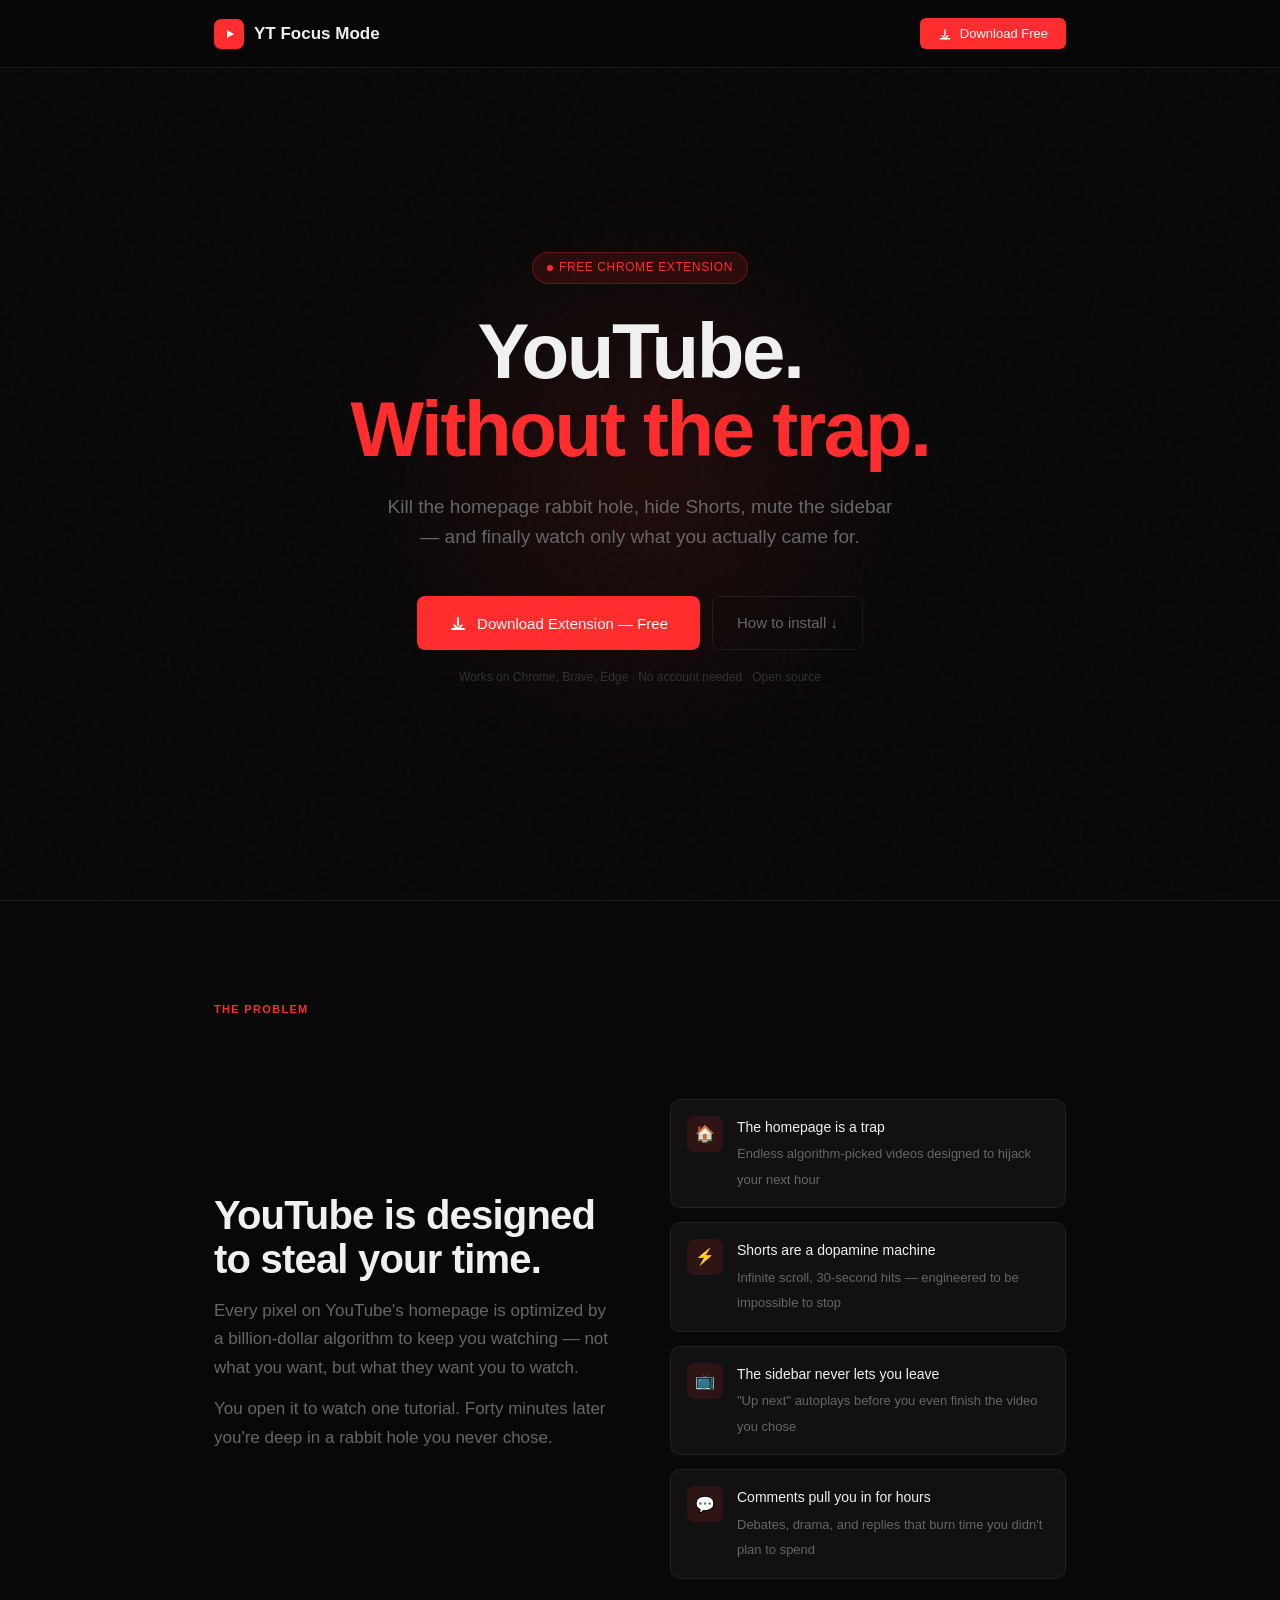
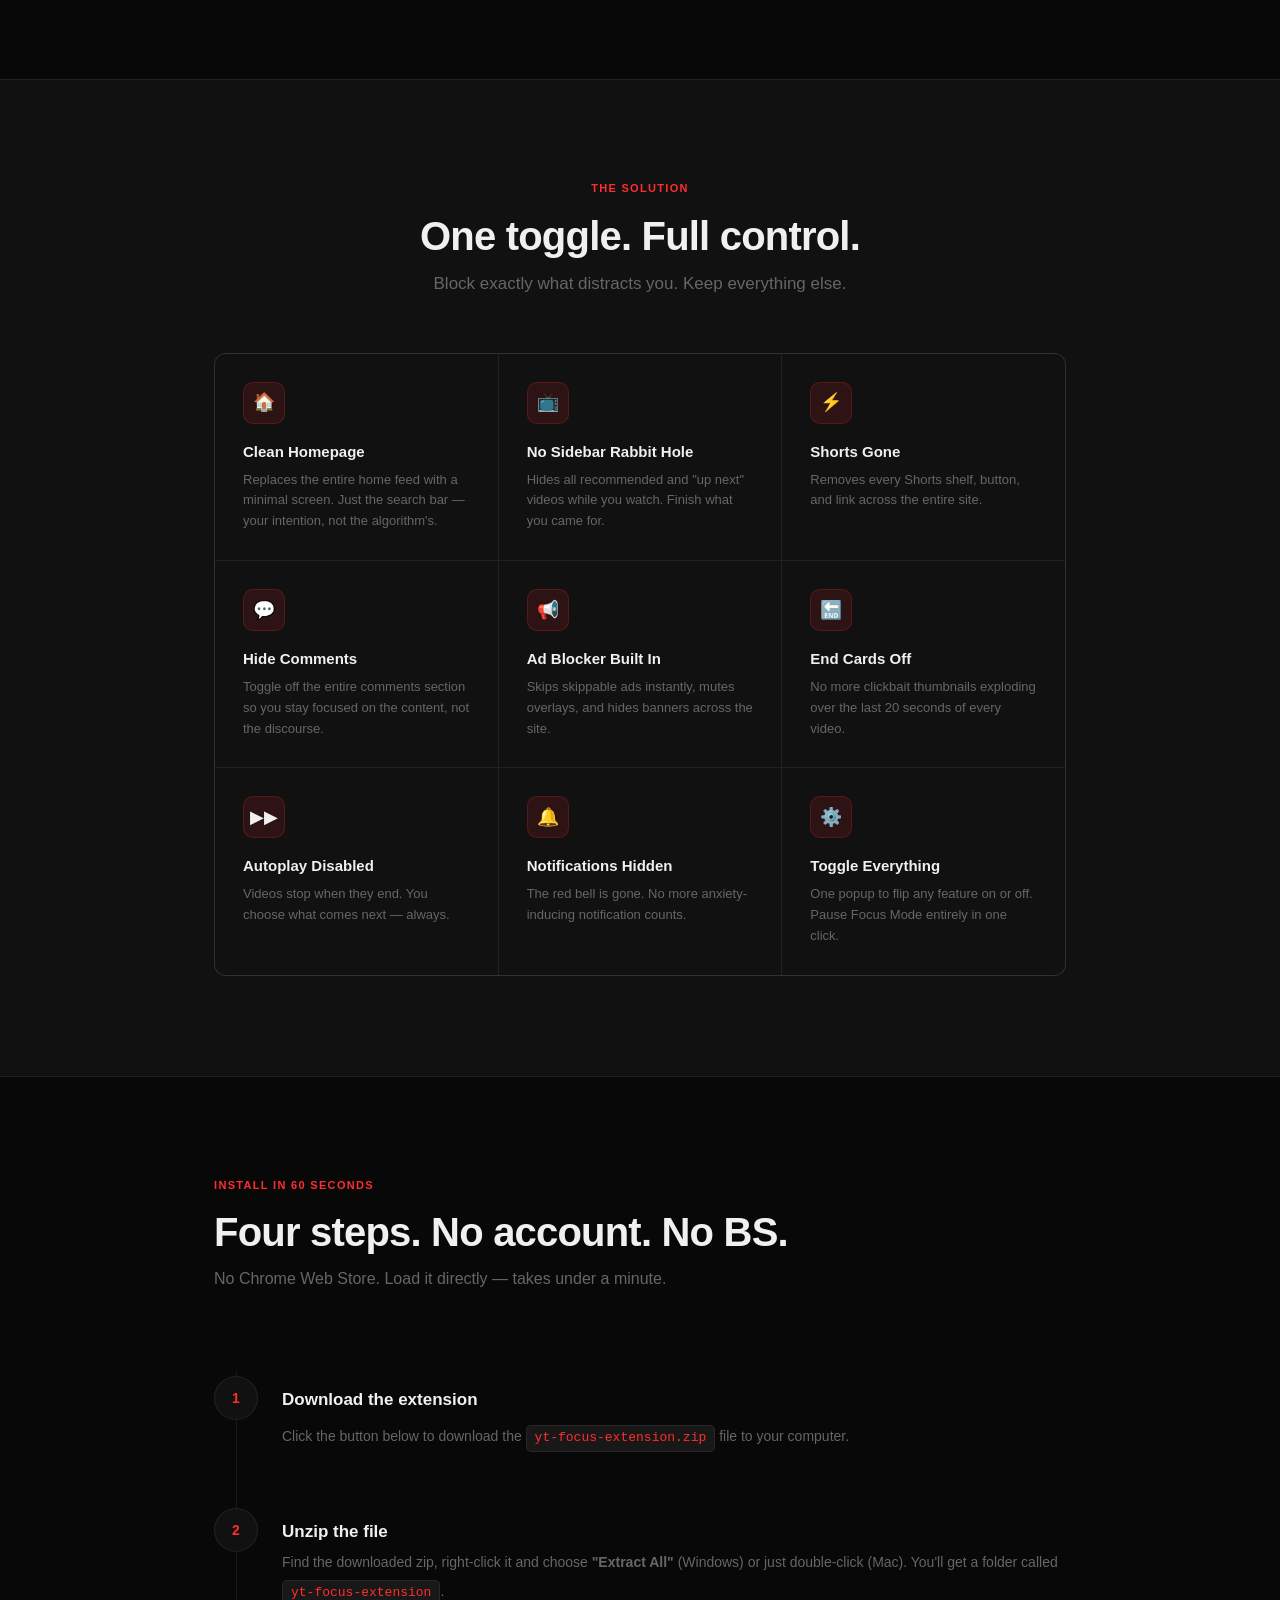
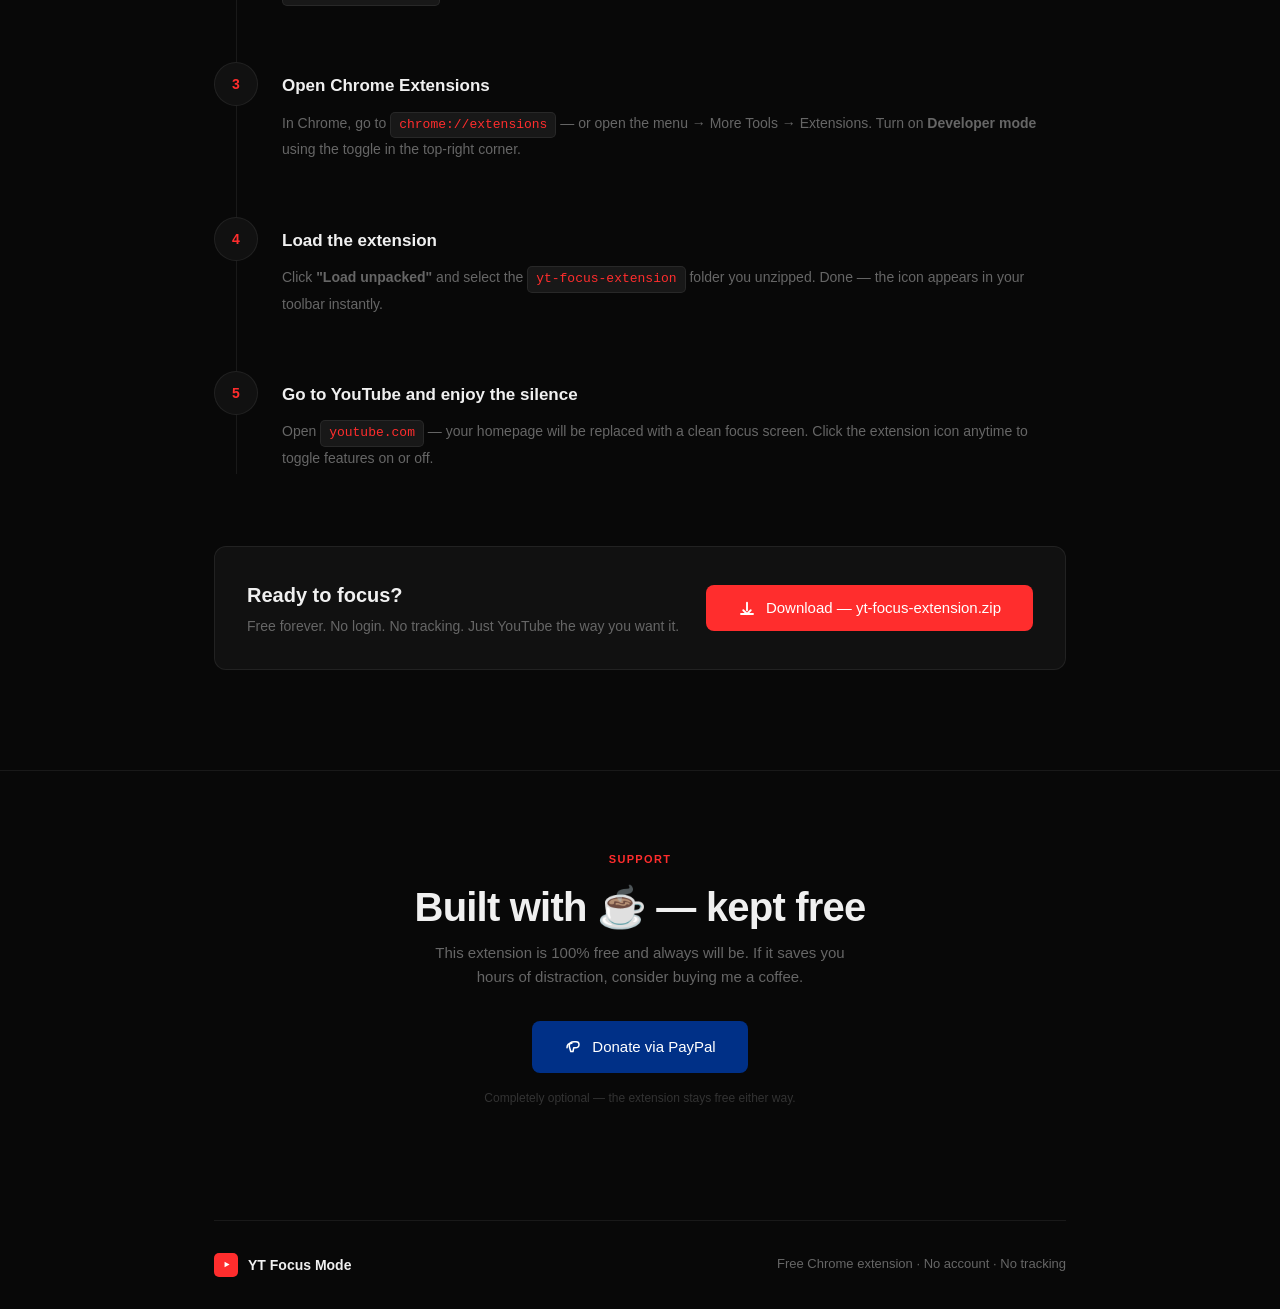
==== index.html @ 18d2643d "Beta Version" ====
<!DOCTYPE html>
<html lang="en">
<head>
<meta charset="UTF-8">
<meta name="viewport" content="width=device-width, initial-scale=1.0">
<title>YT Focus Mode — Take Back Your Attention</title>
<link rel="preconnect" href="https://fonts.googleapis.com">
<link rel="preconnect" href="https://fonts.gstatic.com" crossorigin>
<style>
:root {
  --red: #ff2d2d;
  --red-dim: rgba(255,45,45,0.12);
  --red-glow: rgba(255,45,45,0.25);
  --bg: #080808;
  --bg2: #111;
  --bg3: #181818;
  --border: rgba(255,255,255,0.07);
  --text: #f0f0f0;
  --muted: #666;
  --paypal: #003087;
}

*, *::before, *::after { box-sizing: border-box; margin: 0; padding: 0; }

html { scroll-behavior: smooth; }

body {
  background: var(--bg);
  color: var(--text);
  font-family: 'DM Sans', sans-serif;
  font-size: 16px;
  line-height: 1.6;
  overflow-x: hidden;
}

/* ── NOISE OVERLAY ── */
body::before {
  content: '';
  position: fixed;
  inset: 0;
  background-image: url("data:image/svg+xml,%3Csvg viewBox='0 0 200 200' xmlns='http://www.w3.org/2000/svg'%3E%3Cfilter id='n'%3E%3CfeTurbulence type='fractalNoise' baseFrequency='0.75' numOctaves='4' stitchTiles='stitch'/%3E%3C/filter%3E%3Crect width='100%25' height='100%25' filter='url(%23n)' opacity='1'/%3E%3C/svg%3E");
  opacity: 0.025;
  pointer-events: none;
  z-index: 0;
}

/* ── LAYOUT ── */
.container { max-width: 900px; margin: 0 auto; padding: 0 24px; position: relative; z-index: 1; }

/* ── NAV ── */
nav {
  position: fixed; top: 0; left: 0; right: 0; z-index: 100;
  padding: 18px 0;
  background: rgba(8,8,8,0.85);
  backdrop-filter: blur(12px);
  border-bottom: 1px solid var(--border);
}
.nav-inner {
  max-width: 900px; margin: 0 auto; padding: 0 24px;
  display: flex; align-items: center; justify-content: space-between;
}
.nav-logo {
  display: flex; align-items: center; gap: 10px;
  font-family: 'Syne', sans-serif; font-weight: 800; font-size: 17px;
  text-decoration: none; color: var(--text);
}
.nav-logo-icon {
  width: 30px; height: 30px;
  background: var(--red);
  border-radius: 7px;
  display: flex; align-items: center; justify-content: center;
  flex-shrink: 0;
}
.nav-logo-icon svg { display: block; }
.nav-dl {
  display: flex; align-items: center; gap: 8px;
  background: var(--red); color: #fff;
  padding: 8px 18px; border-radius: 6px;
  font-size: 13px; font-weight: 500;
  text-decoration: none;
  transition: opacity 0.15s;
  cursor: pointer; border: none;
}
.nav-dl:hover { opacity: 0.85; }

/* ── HERO ── */
.hero {
  min-height: 100vh;
  display: flex; flex-direction: column; align-items: center; justify-content: center;
  text-align: center;
  padding: 120px 24px 80px;
  position: relative;
}
.hero-glow {
  position: absolute;
  top: 20%; left: 50%; transform: translateX(-50%);
  width: 600px; height: 600px;
  background: radial-gradient(circle, rgba(255,45,45,0.1) 0%, transparent 70%);
  pointer-events: none;
}
.hero-badge {
  display: inline-flex; align-items: center; gap: 6px;
  background: var(--red-dim);
  border: 1px solid rgba(255,45,45,0.3);
  border-radius: 20px; padding: 5px 14px;
  font-size: 12px; font-weight: 500; color: var(--red);
  letter-spacing: 0.05em; text-transform: uppercase;
  margin-bottom: 28px;
  animation: fadeUp 0.6s ease both;
}
.hero-badge span { width: 6px; height: 6px; border-radius: 50%; background: var(--red); display: inline-block; animation: pulse 2s infinite; }

@keyframes pulse { 0%,100%{opacity:1} 50%{opacity:0.3} }

h1 {
  font-family: 'Syne', sans-serif;
  font-size: clamp(42px, 8vw, 78px);
  font-weight: 800; line-height: 1.0;
  letter-spacing: -0.03em;
  margin-bottom: 24px;
  animation: fadeUp 0.6s ease 0.1s both;
}
h1 .accent { color: var(--red); display: block; }

.hero-sub {
  font-size: clamp(16px, 2.5vw, 19px);
  color: var(--muted);
  max-width: 520px;
  font-weight: 300;
  margin-bottom: 44px;
  animation: fadeUp 0.6s ease 0.2s both;
}

.hero-cta {
  display: flex; flex-wrap: wrap; gap: 12px; justify-content: center;
  animation: fadeUp 0.6s ease 0.3s both;
}

.btn-primary {
  display: inline-flex; align-items: center; gap: 10px;
  background: var(--red); color: #fff;
  padding: 14px 32px; border-radius: 8px;
  font-size: 15px; font-weight: 500;
  text-decoration: none; border: none; cursor: pointer;
  transition: transform 0.15s, box-shadow 0.15s;
  box-shadow: 0 0 0 0 var(--red-glow);
}
.btn-primary:hover {
  transform: translateY(-2px);
  box-shadow: 0 8px 30px var(--red-glow);
}
.btn-primary svg { flex-shrink: 0; }

.btn-secondary {
  display: inline-flex; align-items: center; gap: 8px;
  background: transparent; color: var(--muted);
  padding: 14px 24px; border-radius: 8px;
  font-size: 15px; text-decoration: none;
  border: 1px solid var(--border);
  transition: color 0.15s, border-color 0.15s;
}
.btn-secondary:hover { color: var(--text); border-color: rgba(255,255,255,0.2); }

.hero-note { margin-top: 18px; font-size: 12px; color: #333; animation: fadeUp 0.6s ease 0.4s both; }

/* ── DIVIDER ── */
.section-divider {
  height: 1px; background: var(--border); margin: 0;
}

/* ── PROBLEM SECTION ── */
.problem {
  padding: 100px 0;
}
.label {
  font-family: 'Syne', sans-serif;
  font-size: 11px; font-weight: 700;
  letter-spacing: 0.12em; text-transform: uppercase;
  color: var(--red); margin-bottom: 16px;
}
.problem-grid {
  display: grid; grid-template-columns: 1fr 1fr; gap: 60px;
  align-items: center; margin-top: 48px;
}
h2 {
  font-family: 'Syne', sans-serif;
  font-size: clamp(28px, 4vw, 40px);
  font-weight: 800; line-height: 1.1;
  letter-spacing: -0.02em;
}
.problem-text p { color: var(--muted); margin-top: 16px; font-weight: 300; font-size: 17px; line-height: 1.7; }

.pain-list { margin-top: 32px; display: flex; flex-direction: column; gap: 14px; }
.pain-item {
  display: flex; align-items: flex-start; gap: 14px;
  background: var(--bg2);
  border: 1px solid var(--border);
  border-radius: 10px; padding: 16px;
}
.pain-icon {
  width: 36px; height: 36px; flex-shrink: 0;
  background: var(--red-dim);
  border-radius: 8px;
  display: flex; align-items: center; justify-content: center;
  font-size: 16px;
}
.pain-item strong { display: block; font-size: 14px; font-weight: 500; margin-bottom: 2px; }
.pain-item span { font-size: 13px; color: var(--muted); }

/* ── FEATURES ── */
.features { padding: 100px 0; background: var(--bg2); border-top: 1px solid var(--border); border-bottom: 1px solid var(--border); }
.features-header { text-align: center; margin-bottom: 56px; }
.features-header p { color: var(--muted); margin-top: 12px; font-size: 17px; }

.features-grid {
  display: grid; grid-template-columns: repeat(3, 1fr); gap: 1px;
  background: var(--border); border: 1px solid var(--border); border-radius: 12px; overflow: hidden;
}
.feat-card {
  background: var(--bg2); padding: 28px;
  transition: background 0.2s;
}
.feat-card:hover { background: var(--bg3); }
.feat-icon {
  width: 42px; height: 42px;
  background: var(--red-dim); border: 1px solid rgba(255,45,45,0.2);
  border-radius: 10px; display: flex; align-items: center; justify-content: center;
  font-size: 18px; margin-bottom: 16px;
}
.feat-card h3 {
  font-family: 'Syne', sans-serif; font-size: 15px; font-weight: 700;
  margin-bottom: 6px;
}
.feat-card p { font-size: 13px; color: var(--muted); line-height: 1.6; }

/* ── INSTALL STEPS ── */
.install { padding: 100px 0; }
.install-header { margin-bottom: 56px; }
.install-header p { color: var(--muted); margin-top: 12px; max-width: 480px; }

.steps { display: flex; flex-direction: column; gap: 0; position: relative; }
.steps::before {
  content: '';
  position: absolute; left: 22px; top: 24px; bottom: 24px;
  width: 1px; background: var(--border);
}

.step {
  display: flex; gap: 24px; align-items: flex-start;
  padding: 28px 0;
  opacity: 0; transform: translateX(-20px);
  transition: opacity 0.5s ease, transform 0.5s ease;
}
.step.visible { opacity: 1; transform: translateX(0); }

.step-num {
  width: 44px; height: 44px; flex-shrink: 0;
  border-radius: 50%;
  background: var(--bg2);
  border: 1px solid var(--border);
  display: flex; align-items: center; justify-content: center;
  font-family: 'Syne', sans-serif; font-weight: 800; font-size: 14px;
  color: var(--red); position: relative; z-index: 1;
}
.step-content { padding-top: 10px; }
.step-content h3 { font-family: 'Syne', sans-serif; font-size: 17px; font-weight: 700; margin-bottom: 6px; }
.step-content p { color: var(--muted); font-size: 14px; line-height: 1.6; }
.step-content code {
  display: inline-block;
  background: var(--bg3); border: 1px solid var(--border);
  border-radius: 5px; padding: 2px 8px;
  font-family: 'Courier New', monospace; font-size: 13px; color: var(--red);
  margin-top: 6px;
}

.install-cta {
  margin-top: 48px;
  background: var(--bg2);
  border: 1px solid var(--border);
  border-radius: 12px;
  padding: 32px;
  display: flex; align-items: center; justify-content: space-between; gap: 24px;
  flex-wrap: wrap;
}
.install-cta-text h3 { font-family: 'Syne', sans-serif; font-size: 20px; font-weight: 800; }
.install-cta-text p { color: var(--muted); font-size: 14px; margin-top: 4px; }

/* ── SUPPORT ── */
.support {
  padding: 80px 0;
  text-align: center;
  border-top: 1px solid var(--border);
}
.support h2 { margin-bottom: 12px; }
.support p { color: var(--muted); max-width: 420px; margin: 0 auto 32px; font-size: 15px; }
.btn-paypal {
  display: inline-flex; align-items: center; gap: 10px;
  background: var(--paypal); color: #fff;
  padding: 14px 32px; border-radius: 8px;
  font-size: 15px; font-weight: 500;
  text-decoration: none; border: none; cursor: pointer;
  transition: transform 0.15s, box-shadow 0.15s;
}
.btn-paypal:hover { transform: translateY(-2px); box-shadow: 0 8px 30px rgba(0,48,135,0.4); }

/* ── FOOTER ── */
footer {
  padding: 32px 0;
  border-top: 1px solid var(--border);
  display: flex; align-items: center; justify-content: space-between;
  flex-wrap: wrap; gap: 12px;
}
.footer-left { display: flex; align-items: center; gap: 10px; }
.footer-logo-icon {
  width: 24px; height: 24px; background: var(--red); border-radius: 5px;
  display: flex; align-items: center; justify-content: center;
}
.footer-left span { font-family: 'Syne', sans-serif; font-weight: 700; font-size: 14px; }
footer p { font-size: 13px; color: var(--muted); }

@keyframes fadeUp {
  from { opacity: 0; transform: translateY(20px); }
  to   { opacity: 1; transform: translateY(0); }
}

/* ── RESPONSIVE ── */
@media (max-width: 700px) {
  .problem-grid { grid-template-columns: 1fr; gap: 40px; }
  .features-grid { grid-template-columns: 1fr 1fr; }
  .install-cta { flex-direction: column; }
  footer { flex-direction: column; align-items: flex-start; }
}
@media (max-width: 480px) {
  .features-grid { grid-template-columns: 1fr; }
}
</style>
</head>
<body>

<!-- NAV -->
<nav>
  <div class="nav-inner">
    <a class="nav-logo" href="#">
      <div class="nav-logo-icon">
        <svg width="14" height="12" viewBox="0 0 14 12" fill="none"><path d="M5 2l7 4-7 4V2Z" fill="#fff"/></svg>
      </div>
      YT Focus Mode
    </a>
    <button class="nav-dl" onclick="downloadExt()">
      <svg width="14" height="14" viewBox="0 0 24 24" fill="none" stroke="currentColor" stroke-width="2.5" stroke-linecap="round"><path d="M12 5v10M7 15l5 5 5-5"/><path d="M4 20h16"/></svg>
      Download Free
    </button>
  </div>
</nav>

<!-- HERO -->
<section class="hero">
  <div class="hero-glow"></div>
  <div class="hero-badge"><span></span> Free Chrome Extension</div>
  <h1>
    YouTube.
    <span class="accent">Without the trap.</span>
  </h1>
  <p class="hero-sub">
    Kill the homepage rabbit hole, hide Shorts, mute the sidebar — and finally watch only what you actually came for.
  </p>
  <div class="hero-cta">
    <button class="btn-primary" onclick="downloadExt()">
      <svg width="18" height="18" viewBox="0 0 24 24" fill="none" stroke="currentColor" stroke-width="2.5" stroke-linecap="round"><path d="M12 5v10M7 15l5 5 5-5"/><path d="M4 20h16"/></svg>
      Download Extension — Free
    </button>
    <a class="btn-secondary" href="#install">How to install ↓</a>
  </div>
  <p class="hero-note">Works on Chrome, Brave, Edge · No account needed · Open source</p>
</section>

<div class="section-divider"></div>

<!-- PROBLEM -->
<section class="problem">
  <div class="container">
    <div class="label">The Problem</div>
    <div class="problem-grid">
      <div class="problem-text">
        <h2>YouTube is designed to steal your time.</h2>
        <p>Every pixel on YouTube's homepage is optimized by a billion-dollar algorithm to keep you watching — not what you want, but what they want you to watch.</p>
        <p style="margin-top:12px;">You open it to watch one tutorial. Forty minutes later you're deep in a rabbit hole you never chose.</p>
      </div>
      <div class="pain-list">
        <div class="pain-item">
          <div class="pain-icon">🏠</div>
          <div>
            <strong>The homepage is a trap</strong>
            <span>Endless algorithm-picked videos designed to hijack your next hour</span>
          </div>
        </div>
        <div class="pain-item">
          <div class="pain-icon">⚡</div>
          <div>
            <strong>Shorts are a dopamine machine</strong>
            <span>Infinite scroll, 30-second hits — engineered to be impossible to stop</span>
          </div>
        </div>
        <div class="pain-item">
          <div class="pain-icon">📺</div>
          <div>
            <strong>The sidebar never lets you leave</strong>
            <span>"Up next" autoplays before you even finish the video you chose</span>
          </div>
        </div>
        <div class="pain-item">
          <div class="pain-icon">💬</div>
          <div>
            <strong>Comments pull you in for hours</strong>
            <span>Debates, drama, and replies that burn time you didn't plan to spend</span>
          </div>
        </div>
      </div>
    </div>
  </div>
</section>

<!-- FEATURES -->
<section class="features">
  <div class="container">
    <div class="features-header">
      <div class="label">The Solution</div>
      <h2>One toggle. Full control.</h2>
      <p>Block exactly what distracts you. Keep everything else.</p>
    </div>
    <div class="features-grid">
      <div class="feat-card">
        <div class="feat-icon">🏠</div>
        <h3>Clean Homepage</h3>
        <p>Replaces the entire home feed with a minimal screen. Just the search bar — your intention, not the algorithm's.</p>
      </div>
      <div class="feat-card">
        <div class="feat-icon">📺</div>
        <h3>No Sidebar Rabbit Hole</h3>
        <p>Hides all recommended and "up next" videos while you watch. Finish what you came for.</p>
      </div>
      <div class="feat-card">
        <div class="feat-icon">⚡</div>
        <h3>Shorts Gone</h3>
        <p>Removes every Shorts shelf, button, and link across the entire site.</p>
      </div>
      <div class="feat-card">
        <div class="feat-icon">💬</div>
        <h3>Hide Comments</h3>
        <p>Toggle off the entire comments section so you stay focused on the content, not the discourse.</p>
      </div>
      <div class="feat-card">
        <div class="feat-icon">📢</div>
        <h3>Ad Blocker Built In</h3>
        <p>Skips skippable ads instantly, mutes overlays, and hides banners across the site.</p>
      </div>
      <div class="feat-card">
        <div class="feat-icon">🔚</div>
        <h3>End Cards Off</h3>
        <p>No more clickbait thumbnails exploding over the last 20 seconds of every video.</p>
      </div>
      <div class="feat-card">
        <div class="feat-icon">▶▶</div>
        <h3>Autoplay Disabled</h3>
        <p>Videos stop when they end. You choose what comes next — always.</p>
      </div>
      <div class="feat-card">
        <div class="feat-icon">🔔</div>
        <h3>Notifications Hidden</h3>
        <p>The red bell is gone. No more anxiety-inducing notification counts.</p>
      </div>
      <div class="feat-card">
        <div class="feat-icon">⚙️</div>
        <h3>Toggle Everything</h3>
        <p>One popup to flip any feature on or off. Pause Focus Mode entirely in one click.</p>
      </div>
    </div>
  </div>
</section>

<!-- INSTALL STEPS -->
<section class="install" id="install">
  <div class="container">
    <div class="install-header">
      <div class="label">Install in 60 seconds</div>
      <h2>Four steps. No account. No BS.</h2>
      <p>No Chrome Web Store. Load it directly — takes under a minute.</p>
    </div>

    <div class="steps">
      <div class="step">
        <div class="step-num">1</div>
        <div class="step-content">
          <h3>Download the extension</h3>
          <p>Click the button below to download the <code>yt-focus-extension.zip</code> file to your computer.</p>
        </div>
      </div>
      <div class="step">
        <div class="step-num">2</div>
        <div class="step-content">
          <h3>Unzip the file</h3>
          <p>Find the downloaded zip, right-click it and choose <strong>"Extract All"</strong> (Windows) or just double-click (Mac). You'll get a folder called <code>yt-focus-extension</code>.</p>
        </div>
      </div>
      <div class="step">
        <div class="step-num">3</div>
        <div class="step-content">
          <h3>Open Chrome Extensions</h3>
          <p>In Chrome, go to <code>chrome://extensions</code> — or open the menu → More Tools → Extensions. Turn on <strong>Developer mode</strong> using the toggle in the top-right corner.</p>
        </div>
      </div>
      <div class="step">
        <div class="step-num">4</div>
        <div class="step-content">
          <h3>Load the extension</h3>
          <p>Click <strong>"Load unpacked"</strong> and select the <code>yt-focus-extension</code> folder you unzipped. Done — the icon appears in your toolbar instantly.</p>
        </div>
      </div>
      <div class="step">
        <div class="step-num">5</div>
        <div class="step-content">
          <h3>Go to YouTube and enjoy the silence</h3>
          <p>Open <code>youtube.com</code> — your homepage will be replaced with a clean focus screen. Click the extension icon anytime to toggle features on or off.</p>
        </div>
      </div>
    </div>

    <div class="install-cta">
      <div class="install-cta-text">
        <h3>Ready to focus?</h3>
        <p>Free forever. No login. No tracking. Just YouTube the way you want it.</p>
      </div>
      <button class="btn-primary" onclick="downloadExt()">
        <svg width="18" height="18" viewBox="0 0 24 24" fill="none" stroke="currentColor" stroke-width="2.5" stroke-linecap="round"><path d="M12 5v10M7 15l5 5 5-5"/><path d="M4 20h16"/></svg>
        Download — yt-focus-extension.zip
      </button>
    </div>
  </div>
</section>

<!-- SUPPORT -->
<section class="support">
  <div class="container">
    <div class="label">Support</div>
    <h2>Built with ☕ — kept free</h2>
    <p>This extension is 100% free and always will be. If it saves you hours of distraction, consider buying me a coffee.</p>
    <a class="btn-paypal" href="https://www.paypal.com/donate" target="_blank" rel="noopener">
      <svg width="18" height="18" viewBox="0 0 24 24" fill="none" stroke="currentColor" stroke-width="2" stroke-linecap="round" stroke-linejoin="round" aria-hidden="true">
        <path d="M7 11C7 7.5 9.5 5 13.5 5H16C18.5 5 20 6.5 20 8.5C20 11.5 17.5 13 15 13H13L12 18H9L7 11Z"/>
        <path d="M4 13C4 9.5 6.5 7 10.5 7"/>
      </svg>
      Donate via PayPal
    </a>
    <p style="margin-top:16px; font-size:12px; color:#333;">Completely optional — the extension stays free either way.</p>
  </div>
</section>

<!-- FOOTER -->
<div class="container">
  <footer>
    <div class="footer-left">
      <div class="footer-logo-icon">
        <svg width="10" height="9" viewBox="0 0 14 12" fill="none"><path d="M5 2l7 4-7 4V2Z" fill="#fff"/></svg>
      </div>
      <span>YT Focus Mode</span>
    </div>
    <p>Free Chrome extension · No account · No tracking</p>
  </footer>
</div>

<script>
function downloadExt() {
  const a = document.createElement('a');
  a.href = 'yt-focus-extension.zip';
  a.download = 'yt-focus-extension.zip';
  document.body.appendChild(a);
  a.click();
  document.body.removeChild(a);
}

// Scroll animation for steps
const steps = document.querySelectorAll('.step');
const obs = new IntersectionObserver((entries) => {
  entries.forEach((e, i) => {
    if (e.isIntersecting) {
      setTimeout(() => e.target.classList.add('visible'), i * 100);
    }
  });
}, { threshold: 0.2 });
steps.forEach(s => obs.observe(s));
</script>
</body>
</html>
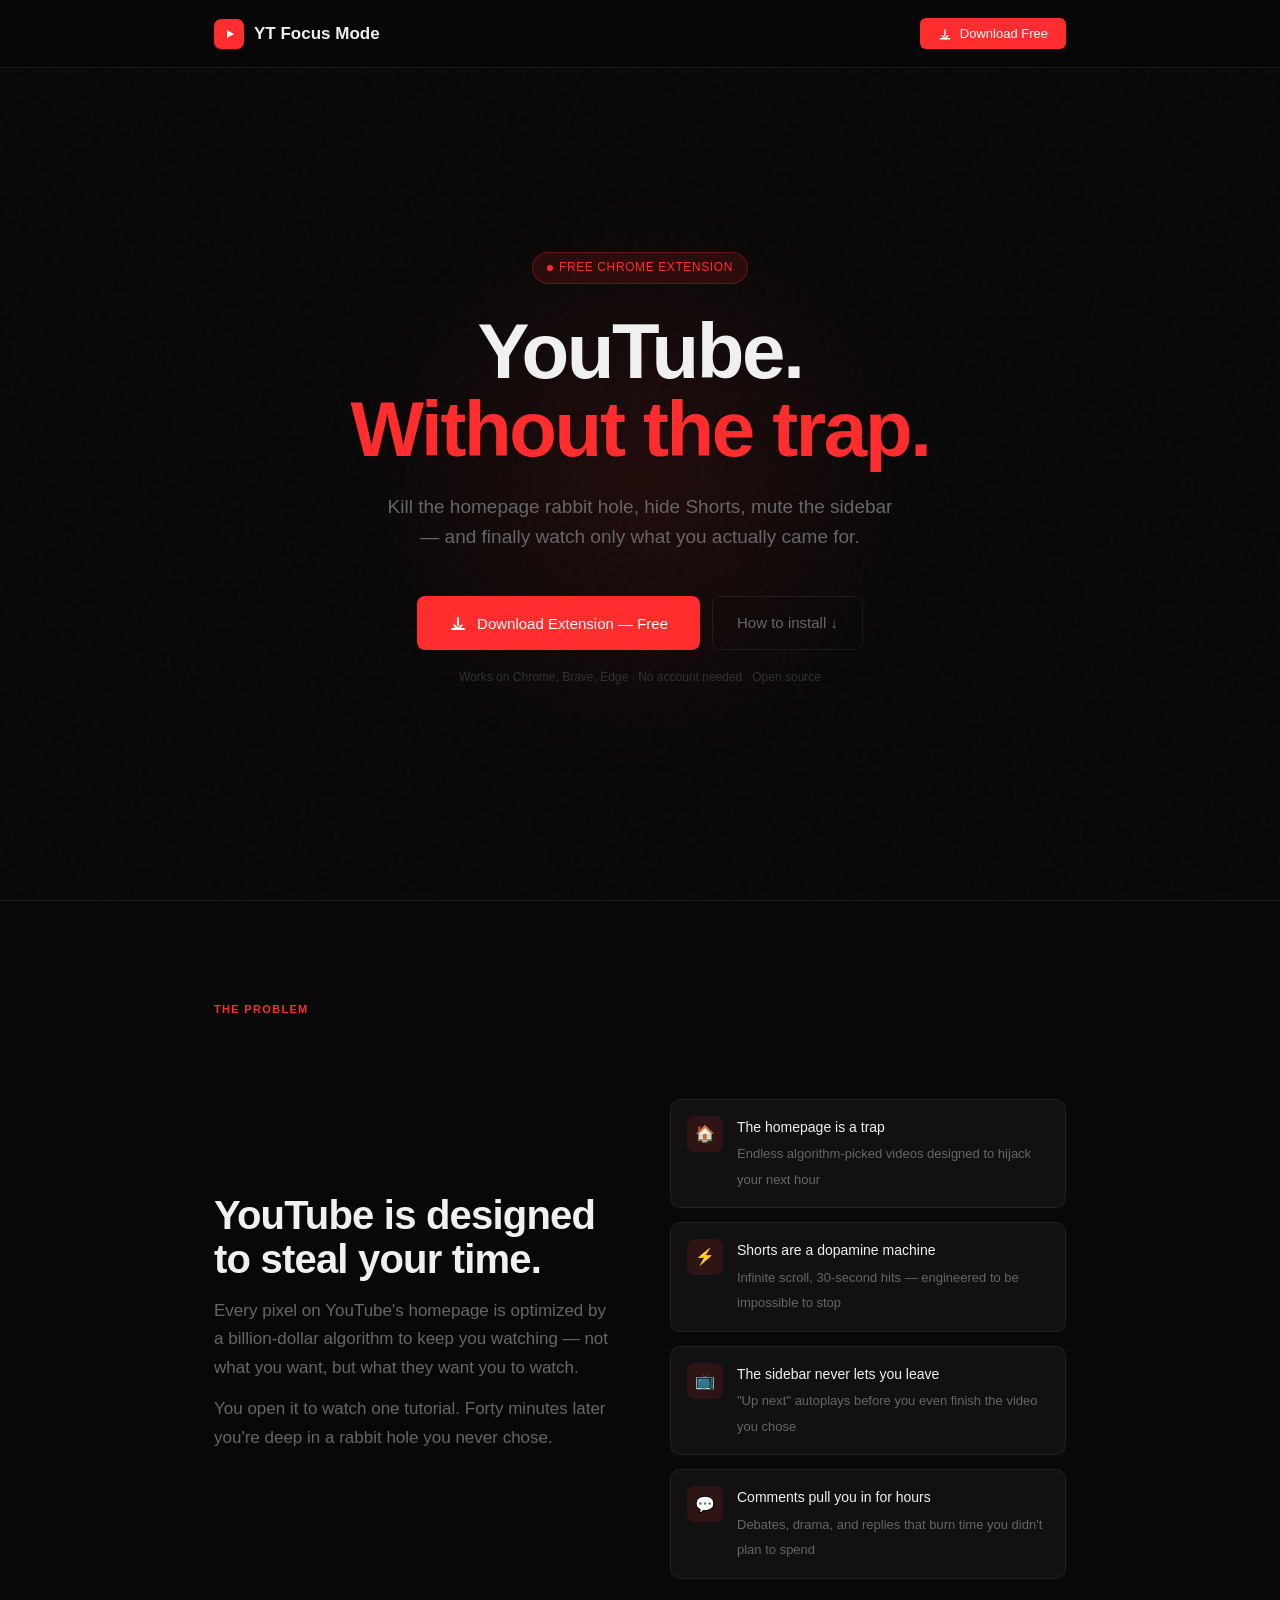
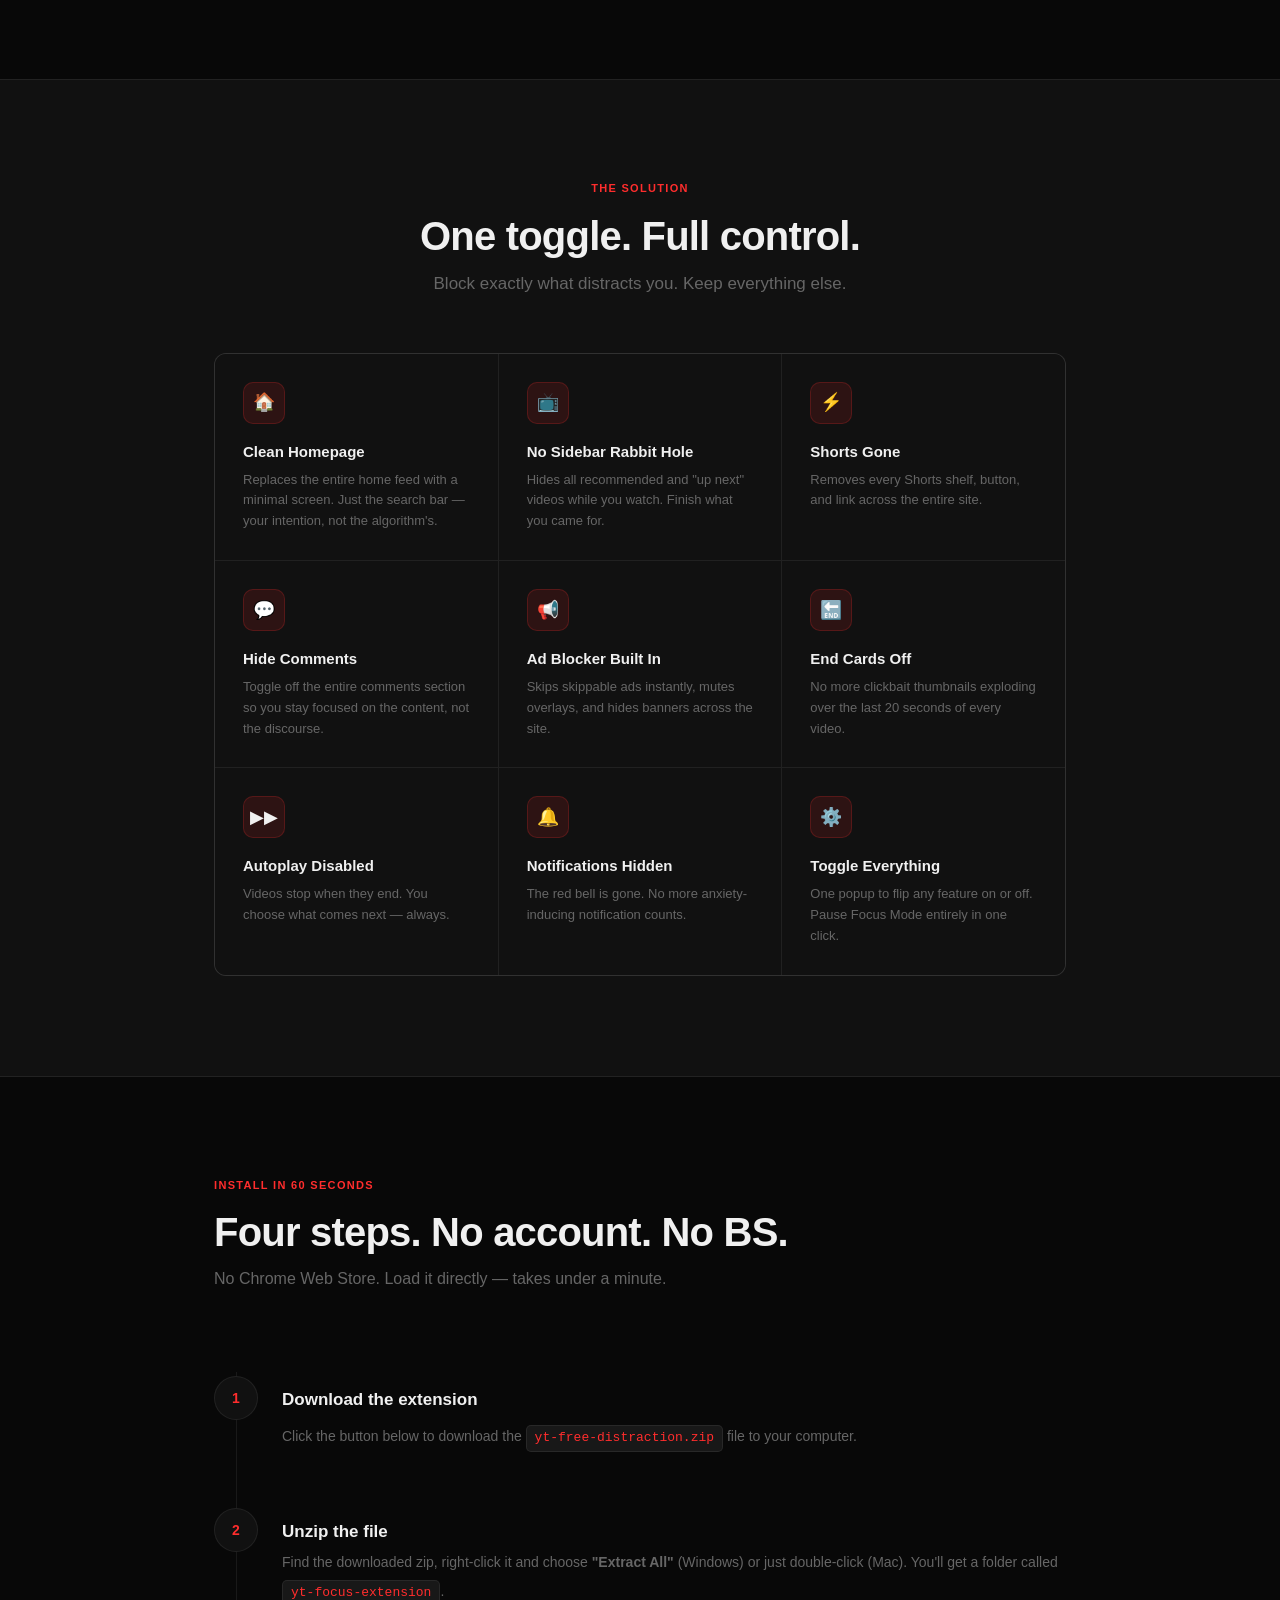
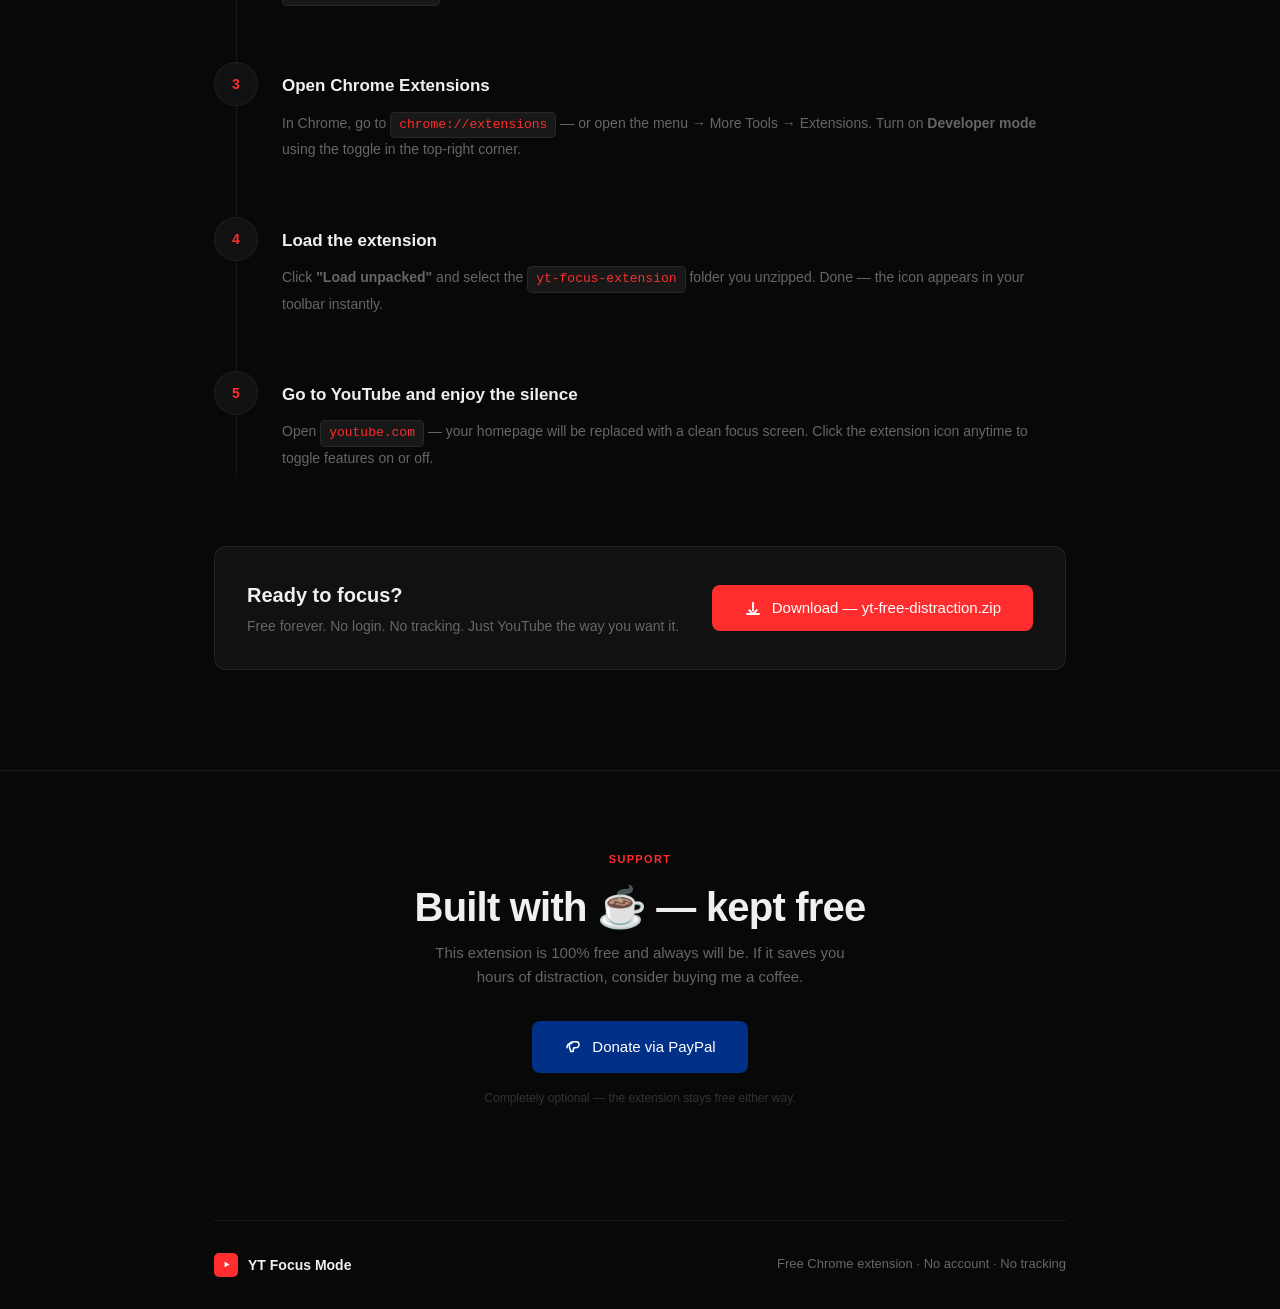
==== commit 00a9917a: "v2.0" ====
--- a/index.html
+++ b/index.html
@@ -492,7 +492,7 @@
         <div class="step-num">1</div>
         <div class="step-content">
           <h3>Download the extension</h3>
-          <p>Click the button below to download the <code>yt-focus-extension.zip</code> file to your computer.</p>
+          <p>Click the button below to download the <code>yt-free-distraction.zip</code> file to your computer.</p>
         </div>
       </div>
       <div class="step">
@@ -532,7 +532,7 @@
       </div>
       <button class="btn-primary" onclick="downloadExt()">
         <svg width="18" height="18" viewBox="0 0 24 24" fill="none" stroke="currentColor" stroke-width="2.5" stroke-linecap="round"><path d="M12 5v10M7 15l5 5 5-5"/><path d="M4 20h16"/></svg>
-        Download — yt-focus-extension.zip
+        Download — yt-free-distraction.zip
       </button>
     </div>
   </div>
@@ -571,8 +571,8 @@
 <script>
 function downloadExt() {
   const a = document.createElement('a');
-  a.href = 'yt-focus-extension.zip';
-  a.download = 'yt-focus-extension.zip';
+  a.href = 'yt-free-distraction.zip';
+  a.download = 'yt-free-distraction.zip';
   document.body.appendChild(a);
   a.click();
   document.body.removeChild(a);
